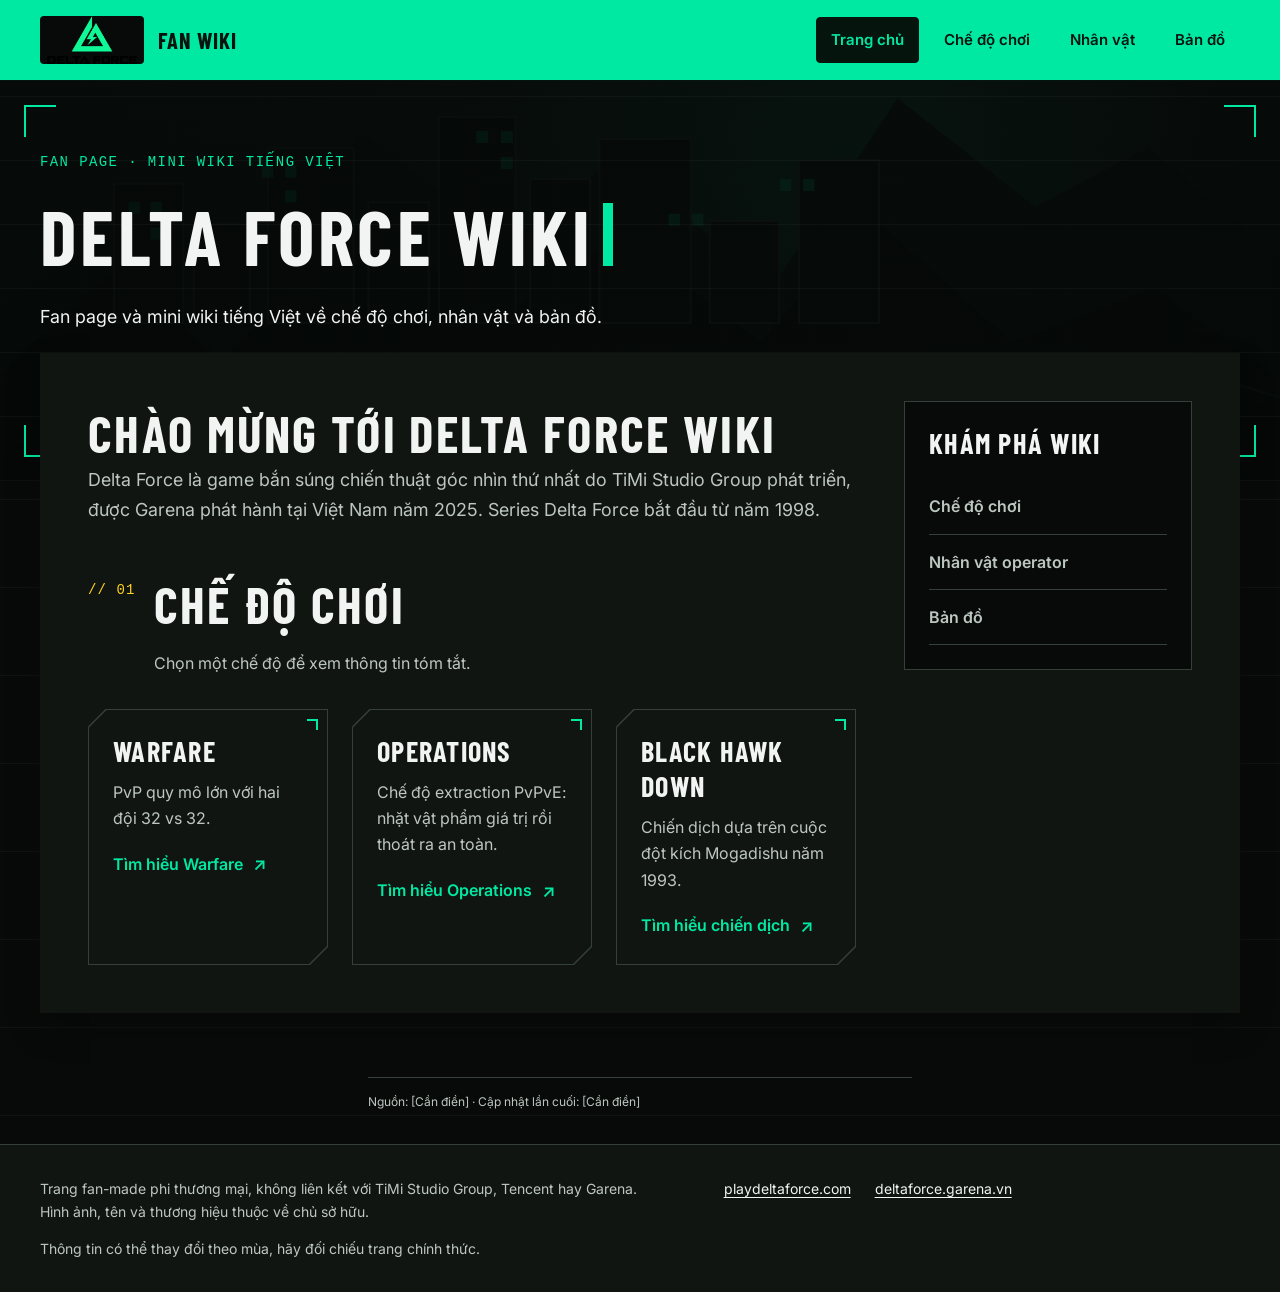
==== index.html @ c1aa6a12 "Add files via upload" ====
<!doctype html>
<html lang="vi">
<head prefix="og: https://ogp.me/ns#">
  <meta charset="utf-8">
  <meta name="viewport" content="width=device-width, initial-scale=1">
  <title>Delta Force Fan Wiki — Trang chủ</title>
  <meta name="description" content="Fan page tiếng Việt phi thương mại về Delta Force: giới thiệu chế độ chơi, nhân vật và bản đồ.">
  <meta name="theme-color" content="#080a09">
  <link rel="icon" type="image/svg+xml" href="assets/images/favicon.svg">
  <link rel="preconnect" href="https://fonts.googleapis.com">
  <link rel="preconnect" href="https://fonts.gstatic.com" crossorigin>
  <link href="https://fonts.googleapis.com/css2?family=Barlow+Condensed:wght@600;700&amp;family=Inter:wght@400;600&amp;display=swap" rel="stylesheet">
  <link rel="stylesheet" href="css/style.css">
  <meta property="og:title" content="Delta Force Fan Wiki — Trang chủ">
  <meta property="og:description" content="Fan page tiếng Việt phi thương mại về Delta Force: giới thiệu chế độ chơi, nhân vật và bản đồ.">
  <meta property="og:type" content="website">
  <meta property="og:locale" content="vi_VN">
  <!-- TODO: dán URL đầy đủ tới assets/images/social/og-cover.svg sau khi có link GitHub Pages. -->
  <meta property="og:image" content="[Cần điền]">
  <meta property="og:image:width" content="1200">
  <meta property="og:image:height" content="630">
  <meta property="og:image:alt" content="Ảnh xem trước Delta Force Fan Wiki">
</head>
<body>
  <!-- KHỐI DÙNG CHUNG – sửa đồng bộ ở cả 4 file -->
  <a class="skip-link" href="#main-content">Chuyển tới nội dung chính</a>
  <header class="site-header">
    <div class="site-header__inner">
      <a class="site-brand" href="index.html">
        <img class="site-brand__logo" src="assets/images/brand/delta-force-logo.png" alt="Delta Force" width="330" height="175">
        <span>Fan Wiki</span>
      </a>
      <nav class="site-nav" aria-label="Điều hướng chính">
        <a class="site-nav__link" href="index.html" aria-current="page">Trang chủ</a>
        <a class="site-nav__link" href="modes.html">Chế độ chơi</a>
        <a class="site-nav__link" href="operators.html">Nhân vật</a>
        <a class="site-nav__link" href="maps.html">Bản đồ</a>
      </nav>
    </div>
  </header>

  <main class="page-main" id="main-content">
    <section class="hero" aria-labelledby="home-title">
      <div class="hero__media">
        <img class="hero__image" src="assets/images/hero/hero.svg" alt="" width="1920" height="1080" fetchpriority="high">
      </div>
      <div class="hero__grid">
        <div class="hero__content">
          <p class="hero__eyebrow">Fan page · Mini wiki tiếng Việt</p>
          <h1 class="hero__title" id="home-title">Delta Force Wiki</h1>
          <p class="hero__description">Fan page và mini wiki tiếng Việt về chế độ chơi, nhân vật và bản đồ.</p>
          <div class="hero__actions">
            <a class="button button--primary" href="operators.html">Khám phá nhân vật</a>
            <a class="button button--secondary" href="modes.html">Xem chế độ chơi</a>
          </div>
        </div>
      </div>
    </section>

    <section class="home-panel" aria-label="Giới thiệu và nội dung wiki">
      <div class="home-panel__main">
        <h2>Chào mừng tới Delta Force Wiki</h2>
        <p class="home-panel__intro">Delta Force là game bắn súng chiến thuật góc nhìn thứ nhất do TiMi Studio Group phát triển, được Garena phát hành tại Việt Nam năm 2025. Series Delta Force bắt đầu từ năm 1998.</p>
        <section class="home-modes" aria-labelledby="home-modes-title">
          <div class="section-heading">
            <span class="section-heading__index" aria-hidden="true">// 01</span>
            <h2 class="section-heading__title" id="home-modes-title">Chế độ chơi</h2>
            <p class="section-heading__text">Chọn một chế độ để xem thông tin tóm tắt.</p>
          </div>
          <div class="mode-grid">
            <article class="mode-card">
              <div class="mode-card__content">
                <h3 class="mode-card__title">Warfare</h3>
                <p class="mode-card__text">PvP quy mô lớn với hai đội 32 vs 32.</p>
                <a class="mode-card__link" href="modes.html#warfare">Tìm hiểu Warfare</a>
              </div>
            </article>
            <article class="mode-card">
              <div class="mode-card__content">
                <h3 class="mode-card__title">Operations</h3>
                <p class="mode-card__text">Chế độ extraction PvPvE: nhặt vật phẩm giá trị rồi thoát ra an toàn.</p>
                <a class="mode-card__link" href="modes.html#operations">Tìm hiểu Operations</a>
              </div>
            </article>
            <article class="mode-card">
              <div class="mode-card__content">
                <h3 class="mode-card__title">Black Hawk Down</h3>
                <p class="mode-card__text">Chiến dịch dựa trên cuộc đột kích Mogadishu năm 1993.</p>
                <a class="mode-card__link" href="modes.html#black-hawk-down">Tìm hiểu chiến dịch</a>
              </div>
            </article>
          </div>
        </section>
      </div>
      <aside class="home-panel__aside" aria-label="Đi tới nội dung wiki">
        <h2>Khám phá wiki</h2>
        <nav aria-label="Các mục wiki">
          <a class="home-panel__link" href="modes.html">Chế độ chơi</a>
          <a class="home-panel__link" href="operators.html">Nhân vật operator</a>
          <a class="home-panel__link" href="maps.html">Bản đồ</a>
        </nav>
      </aside>
    </section>

    <!-- TODO: ghi trang chính thức đã đối chiếu và ngày đối chiếu. -->
    <p class="page-meta">Nguồn: [Cần điền] · Cập nhật lần cuối: [Cần điền]</p>
  </main>

  <!-- KHỐI DÙNG CHUNG – sửa đồng bộ ở cả 4 file -->
  <footer class="site-footer">
    <div class="site-footer__inner">
      <p class="site-footer__disclaimer">Trang fan-made phi thương mại, không liên kết với TiMi Studio Group, Tencent hay Garena. Hình ảnh, tên và thương hiệu thuộc về chủ sở hữu.</p>
      <nav class="site-footer__sources" aria-label="Trang chính thức">
        <a href="https://playdeltaforce.com" target="_blank" rel="noopener noreferrer">playdeltaforce.com</a>
        <a href="https://deltaforce.garena.vn" target="_blank" rel="noopener noreferrer">deltaforce.garena.vn</a>
      </nav>
      <p class="site-footer__note">Thông tin có thể thay đổi theo mùa, hãy đối chiếu trang chính thức.</p>
    </div>
  </footer>
</body>
</html>
---- css/style.css ----
/* ================================================================
RESET
================================================================ */
*, *::before, *::after {
    box-sizing: border-box;
}
html {
    scroll-padding-top: var(--nav-height);
}

body, h1, h2, h3, p, ul, ol, figure {
    margin: 0;
}
ul, ol {
    padding: 0; list-style: none;
}

img {
    display: block; max-width: 100%;
}
button, input {
    font: inherit;
}

/* ================================================================
BIẾN GIAO DIỆN
Màu sắc, font, cỡ chữ, khoảng cách và hình dạng được gom tại đây.
================================================================ */
:root {
    color-scheme: dark; --bg: #080a09;
    --panel: #111512; --panel-raised: #1a201c;
    --text: #f1f4f2; --text-muted: #bdc7c1;
    --accent: #00e9a3; --accent-warm: #ffd21f; --button-text: #06140e;
    --line: #344039; --line-strong: #536259;
    --overlay-deep: rgba(4, 7, 6, 0.9); --overlay-soft: rgba(4, 7, 6, 0.82);
    --grid-line: rgba(190, 208, 192, 0.045); --accent-wash: rgba(0, 233, 163, 0.12);
    --transparent: transparent;
    --font-heading: "Barlow Condensed", "Arial Narrow", sans-serif; --font-body: Inter, system-ui, sans-serif;
    --font-mono: ui-monospace, "Cascadia Code", monospace; --font-size-base: 1rem;
    --font-size-small: 0.875rem; --font-size-xs: 0.75rem;
    --font-size-nav: 0.9375rem; --font-size-h1: clamp(3.75rem, 6vw, 6.75rem);
    --font-size-h2: clamp(2.5rem, 4vw, 4rem); --font-size-h3: clamp(1.5rem, 2.2vw, 2rem);
    --font-size-lead: clamp(1.0625rem, 1.4vw, 1.25rem); --lh-body: 1.65;
    --lh-heading: 1.25; --tracking-heading: 0.045em;
    --space-1: 0.375rem; --space-2: 0.625rem;
    --space-3: 0.875rem; --space-4: 1.125rem;
    --space-5: 1.5rem; --space-6: 2rem;
    --space-7: 3rem; --space-8: 4rem;
    --space-9: 5.5rem; --space-10: 7rem;
    --page-gutter: 2.5rem; --container-width: 80rem;
    --text-measure: 68ch; --radius-small: 0.25rem;
    --radius-medium: 0.5rem;
    --card-cut: 1.125rem; --nav-height: 5rem;
    --border-width: 1px; --card-inset: 1px;
    --transition-fast: 180ms ease;
    --operator-card-min: 13.75rem;
    --shadow-card: 0 1rem 2rem rgba(0, 0, 0, 0.22);
}

/* ================================================================
BASE
================================================================ */
html {
    background: var(--bg);
}
body {
    min-width: 20rem; min-height: 100vh;
    display: flex; flex-direction: column;
    background-color: var(--bg); background-image: repeating-linear-gradient( 0deg, var(--grid-line) 0, var(--grid-line) 1px, var(--transparent) 1px, var(--transparent) 5.5rem );
    color: var(--text); font-family: var(--font-body);
    font-size: var(--font-size-base); line-height: var(--lh-body);
}
a {
    color: inherit; text-decoration-thickness: 1px;
    text-underline-offset: 0.2em;
}

button, a, label {
    -webkit-tap-highlight-color: var(--transparent);
}
h1, h2, h3 {
    color: var(--text); font-family: var(--font-heading);
    font-weight: 700; line-height: var(--lh-heading);
    letter-spacing: var(--tracking-heading); text-transform: uppercase;
}

h1 {
    font-size: var(--font-size-h1);
}
h2 {
    font-size: var(--font-size-h2);
}
h3 {
    font-size: var(--font-size-h3);
}
p {
    max-width: var(--text-measure);
}

::selection {
    background: var(--accent); color: var(--button-text);
}

/* ================================================================
LAYOUT CHUNG
================================================================ */
.skip-link {
    position: fixed; z-index: 20;
    top: var(--space-3); left: var(--space-3);
    padding: var(--space-2) var(--space-4); transform: translateY(-180%);
    border: var(--border-width) solid var(--accent); border-radius: var(--radius-small);
    background: var(--panel); color: var(--text);
    font-weight: 600;
}

.skip-link:focus {
    transform: translateY(0);
}
.site-header {
    position: sticky; z-index: 10;
    top: 0; min-height: var(--nav-height);
    border-bottom: var(--border-width) solid var(--button-text); background: var(--accent);
    color: var(--button-text);
}

.site-header__inner {
    width: min(var(--container-width), calc(100% - var(--page-gutter) - var(--page-gutter))); min-height: var(--nav-height);
    margin-inline: auto; display: flex;
    align-items: center; justify-content: space-between;
    gap: var(--space-6);
}
.site-brand {
    flex: 0 0 auto; display: inline-flex; align-items: center;
    gap: var(--space-3); color: var(--button-text);
    font-family: var(--font-heading); font-size: 1.4rem;
    font-weight: 700; letter-spacing: var(--tracking-heading);
    line-height: var(--lh-heading); text-decoration: none;
    text-transform: uppercase;
}
.site-brand__logo {
    width: 6.5rem; height: 3rem; object-fit: contain;
    border-radius: var(--radius-small); background: var(--bg);
}

.site-nav {
    display: flex; align-items: center;
    justify-content: flex-end; gap: var(--space-2);
}
.site-nav__link {
    min-height: 2.75rem; padding: var(--space-2) var(--space-3);
    display: inline-flex; align-items: center;
    border: var(--border-width) solid var(--transparent); border-radius: var(--radius-small);
    color: var(--button-text); font-size: var(--font-size-nav);
    font-weight: 600; text-decoration: none;
}

.site-nav__link[aria-current="page"] {
    border-color: var(--button-text); background: var(--button-text);
    color: var(--accent);
}
.page-main {
    width: 100%; flex: 1 0 auto;
}

.site-footer {
    border-top: var(--border-width) solid var(--line); background: var(--panel);
}
.site-footer__inner {
    width: min(var(--container-width), calc(100% - var(--page-gutter) - var(--page-gutter))); margin-inline: auto;
    padding-block: var(--space-6); display: grid;
    grid-template-columns: minmax(0, 1.2fr) minmax(0, 1fr); align-items: start;
    gap: var(--space-3) var(--space-8);
}

.site-footer__disclaimer, .site-footer__note, .site-footer__sources {
    color: var(--text-muted); font-size: var(--font-size-small);
}
.site-footer__sources {
    display: flex; flex-wrap: wrap;
    gap: var(--space-2) var(--space-5);
}

.site-footer__sources a {
    color: var(--text);
}
.site-footer__note {
    grid-column: 1 / -1;
}

.page-meta {
    width: min(var(--container-width), calc(100% - var(--page-gutter) - var(--page-gutter))); margin: var(--space-8) auto var(--space-6);
    padding-top: var(--space-3); border-top: var(--border-width) solid var(--line);
    color: var(--text-muted); font-size: var(--font-size-xs);
}

/* ================================================================
COMPONENTS
================================================================ */
.button {
    min-height: 3.25rem; padding: var(--space-3) var(--space-5);
    display: inline-flex; align-items: center;
    justify-content: center; gap: var(--space-2);
    border: var(--border-width) solid var(--line-strong); border-radius: var(--radius-small);
    cursor: pointer; font-size: var(--font-size-base);
    font-weight: 600; line-height: var(--lh-heading);
    text-align: center; text-decoration: none;
}

.button--primary {
    border-color: var(--accent); background: var(--accent);
    color: var(--button-text);
}
.button--secondary {
    background: var(--overlay-deep); color: var(--text);
}

.section-heading {
    margin-bottom: var(--space-6); display: grid;
    grid-template-columns: auto 1fr; align-items: start;
    gap: var(--space-3) var(--space-4);
}
.section-heading__index {
    padding-top: 0.5em; color: var(--accent-warm);
    font-family: var(--font-mono); font-size: var(--font-size-small);
    letter-spacing: 0.08em;
}

.section-heading__title {
    grid-column: 2;
}
.section-heading__text {
    grid-column: 2; color: var(--text-muted);
}

.mode-grid, .operator-grid, .map-grid {
  /* Grid tự co số cột theo độ rộng khả dụng, rồi được tinh chỉnh ở breakpoint. */
    display: grid; grid-template-columns: repeat(auto-fit, minmax(min(100%, 20rem), 1fr));
    gap: var(--space-5);
}

.operator-grid {
    grid-template-columns: repeat(auto-fit, minmax(var(--operator-card-min), 1fr));
}
.mode-grid {
    grid-template-columns: repeat(3, minmax(0, 1fr));
}

/* Lớp nền ngoài và mặt trong tạo viền mảnh khi clip-path cắt góc thẻ. */
.mode-card, .operator-card, .map-card, .mode-detail {
    position: relative; isolation: isolate;
    padding: var(--card-inset); overflow: visible;
    clip-path: polygon( var(--card-cut) 0, 100% 0, 100% calc(100% - var(--card-cut)), calc(100% - var(--card-cut)) 100%, 0 100%, 0 var(--card-cut) ); background: var(--line);
}

.mode-card::before, .operator-card::before, .map-card::before, .mode-detail::before {
    position: absolute; z-index: -1;
    inset: var(--card-inset); clip-path: polygon( var(--card-cut) 0, 100% 0, 100% calc(100% - var(--card-cut)), calc(100% - var(--card-cut)) 100%, 0 100%, 0 var(--card-cut) );
    background: var(--panel); content: "";
}
.mode-card::after, .operator-card::after, .map-card::after {
    position: absolute; z-index: 2;
    top: var(--space-2); right: var(--space-2);
    width: 0.7rem; height: 0.7rem;
    border-top: 2px solid var(--accent); border-right: 2px solid var(--accent);
    content: ""; pointer-events: none;
}

.mode-card__content {
    padding: var(--space-5);
    position: relative; z-index: 1;
}
.mode-card__title {
    margin-bottom: var(--space-2);
}

.mode-card__text {
    margin-bottom: var(--space-4); color: var(--text-muted);
}
.mode-card__link {
    display: inline-flex; align-items: center;
    gap: var(--space-2); color: var(--accent);
    font-weight: 600; text-decoration: none;
}

.mode-card__link::after {
    content: "↗"; font-size: 1.1em;
}

/* TODO cho bạn tự làm 1: thử thay mức nâng thẻ khi rê chuột; viền và bóng hiện tại là phương án dự phòng. */
.mode-detail {
    padding: clamp(var(--space-5), 4vw, var(--space-8)); scroll-margin-top: calc(var(--nav-height) + var(--space-4));
}

.mode-detail__header {
    margin-bottom: var(--space-4); display: flex;
    align-items: baseline; gap: var(--space-4);
}
.mode-detail__index {
    color: var(--accent); font-family: var(--font-mono);
    font-size: var(--font-size-small);
}
.mode-detail__title {
    color: var(--text);
}

.mode-detail__text {
    color: var(--text-muted); font-size: var(--font-size-lead);
}
.operator-filter {
    display: none; margin-bottom: var(--space-6);
    padding: var(--space-4); border: var(--border-width) solid var(--line);
    border-radius: var(--radius-medium);
}

.operator-filter__legend {
    padding-inline: var(--space-2); color: var(--text);
    font-family: var(--font-heading); font-size: 1.25rem;
    font-weight: 600; letter-spacing: var(--tracking-heading);
    text-transform: uppercase;
}
.operator-filter__options {
    display: flex; flex-wrap: wrap;
    gap: var(--space-2);
}

.operator-filter__input {
    position: absolute; width: 1px;
    height: 1px; padding: 0;
    margin: -1px; overflow: hidden;
    clip: rect(0, 0, 0, 0); white-space: nowrap;
    clip-path: inset(50%);
}
.operator-filter__label {
    min-height: 2.75rem; padding: var(--space-2) var(--space-4);
    display: inline-flex; align-items: center;
    border: var(--border-width) solid var(--line); border-radius: var(--radius-small);
    background: var(--panel); color: var(--text-muted);
    cursor: pointer; font-size: var(--font-size-small);
    font-weight: 600;
}

.operator-filter__input:checked + .operator-filter__label {
    border-color: var(--accent); background: var(--accent-wash);
    color: var(--text);
}
.operator-filter__input:focus-visible + .operator-filter__label {
    outline: 3px solid var(--accent); outline-offset: 3px;
}

.operator-card {
    scroll-margin-top: calc(var(--nav-height) + var(--space-4));
}
.operator-card__media, .map-card__media {
    position: relative; overflow: hidden;
    background: linear-gradient(135deg, var(--panel-raised), var(--bg));
}

.operator-card__media {
    display: grid; place-items: end center;
    aspect-ratio: 3 / 4;
    background: radial-gradient(ellipse at 50% 38%, var(--panel-raised), var(--bg) 76%);
}

.operator-card__image {
    display: block; width: 100%; height: 100%;
    object-fit: contain; object-position: center bottom;
    background: transparent;
    color: var(--text-muted); font-size: var(--font-size-small);
}

/* Tranh toàn cảnh được canh vào nhân vật, giữ trọn chiều cao dáng người. */
.operator-card--scene { --operator-focus-x: 50%; }
.operator-card--scene .operator-card__image {
    object-fit: cover; object-position: var(--operator-focus-x) center;
}
.operator-card--scene-vlinder { --operator-focus-x: 62%; }
.operator-card--scene-n-two { --operator-focus-x: 74%; }
.operator-card__content {
    padding: var(--space-4);
}

.operator-card__name {
    margin-bottom: var(--space-1); font-size: 1.6rem;
}
.operator-card__role {
    margin-bottom: var(--space-3); color: var(--accent);
    font-size: var(--font-size-small); font-weight: 600;
}

.operator-card__description {
    color: var(--text-muted); font-size: var(--font-size-small);
}
.map-group {
    margin-top: var(--space-8);
}

.map-card__image {
    display: block; width: 100%; height: 100%;
    object-fit: cover; object-position: center;
    background: linear-gradient(135deg, var(--panel-raised), var(--bg));
    color: var(--text-muted); font-size: var(--font-size-small);
}
.map-card__media {
    margin: 0; aspect-ratio: 16 / 9; isolation: isolate;
}
.map-card__media::after {
    position: absolute; z-index: 0; inset: 35% 0 0;
    background: linear-gradient(180deg, transparent, rgba(0, 0, 0, 0.86));
    content: ""; pointer-events: none;
}
.map-card__label {
    position: absolute; z-index: 1; right: 0; bottom: 0; left: 0;
    padding: var(--space-3) var(--space-4); background: #000;
    color: var(--text); text-shadow: 0 2px 8px rgba(0, 0, 0, 0.9);
}
.map-card__title {
    margin: 0; font-size: 1.5rem; line-height: 1.05;
    text-transform: uppercase;
}
.map-subheading {
    margin: var(--space-7) 0 var(--space-2); color: var(--accent);
    font-size: var(--font-size-h3); text-transform: uppercase;
}
.map-mode-note, .map-card__details {
    color: var(--text-muted); font-size: var(--font-size-small);
}
.map-mode-note {
    margin-bottom: var(--space-4);
}
.map-card__details {
    padding: var(--space-3) var(--space-4) var(--space-4);
}
.map-grid--archive > .map-card, .map-grid--single > .map-card {
    width: min(100%, 32rem);
}

.series-note {
    margin-top: var(--space-7); padding: var(--space-5);
    border-left: 3px solid var(--accent); background: var(--panel);
    color: var(--text-muted);
}

/* ================================================================
TRANG CHỦ
================================================================ */
.hero {
    position: relative; min-height: 25rem;
    height: 38vh; max-height: 34rem;
    display: grid; align-items: center;
    isolation: isolate; overflow: hidden;
    background: linear-gradient(120deg, var(--panel-raised), var(--bg));
}

.hero::before {
    position: absolute; z-index: -1;
    inset: 0; background-image: repeating-linear-gradient( 0deg, var(--grid-line) 0, var(--grid-line) 1px, var(--transparent) 1px, var(--transparent) 4rem ), linear-gradient(90deg, var(--overlay-deep), var(--overlay-soft));
    content: "";
}
.hero::after {
    position: absolute; z-index: 1;
    inset: var(--space-5);
    background: linear-gradient(var(--accent), var(--accent)) left top / var(--space-6) 2px no-repeat, linear-gradient(var(--accent), var(--accent)) left top / 2px var(--space-6) no-repeat, linear-gradient(var(--accent), var(--accent)) right top / var(--space-6) 2px no-repeat, linear-gradient(var(--accent), var(--accent)) right top / 2px var(--space-6) no-repeat, linear-gradient(var(--accent), var(--accent)) left bottom / var(--space-6) 2px no-repeat, linear-gradient(var(--accent), var(--accent)) left bottom / 2px var(--space-6) no-repeat, linear-gradient(var(--accent), var(--accent)) right bottom / var(--space-6) 2px no-repeat, linear-gradient(var(--accent), var(--accent)) right bottom / 2px var(--space-6) no-repeat;
    content: ""; pointer-events: none;
}
.hero__media {
    position: absolute; z-index: -2;
    inset: 0; background: linear-gradient(135deg, var(--panel-raised), var(--bg));
}
.hero__image {
    width: 100%; height: 100%;
    object-fit: cover; object-position: center;
}

.hero__grid {
    width: min(var(--container-width), calc(100% - var(--page-gutter) - var(--page-gutter))); margin-inline: auto;
    position: relative; z-index: 2;
}
.hero__content {
    max-width: 58rem; padding-block: var(--space-6);
}

.hero__eyebrow {
    margin-bottom: var(--space-3); display: inline-block;
    color: var(--accent); font-family: var(--font-mono);
    font-size: var(--font-size-small); letter-spacing: 0.1em;
    text-transform: uppercase;
}
.hero__title {
    margin-bottom: var(--space-4); display: flex;
    align-items: baseline; gap: var(--space-2);
}

.hero__description {
    max-width: 56ch; color: var(--text);
    font-size: var(--font-size-lead);
}
.hero__actions {
    margin-top: var(--space-6); display: flex;
    flex-wrap: wrap; align-items: center;
    gap: var(--space-3);
}

.home-modes {
    width: auto; margin: 0; padding: 0;
}
.home-panel {
    position: relative; z-index: 3;
    width: min(var(--container-width), calc(100% - var(--page-gutter) - var(--page-gutter)));
    margin: -8rem auto 0; padding: var(--space-7);
    display: grid; grid-template-columns: minmax(0, 1fr) 18rem;
    gap: var(--space-7); background: var(--panel);
    box-shadow: var(--shadow-card);
}
.home-panel__main { min-width: 0; }
.home-panel__intro {
    max-width: 72ch; margin-bottom: var(--space-7);
    color: var(--text-muted); font-size: var(--font-size-lead);
}
.home-panel__aside {
    align-self: start; padding: var(--space-5);
    border: var(--border-width) solid var(--line); background: var(--bg);
}
.home-panel__aside h2 {
    margin-bottom: var(--space-4); font-size: var(--font-size-h3);
}
.home-panel__aside nav { display: grid; }
.home-panel__link {
    padding: var(--space-3) 0; border-bottom: var(--border-width) solid var(--line);
    color: var(--text-muted); font-weight: 600; text-decoration: none;
}

/* ================================================================
CÁC TRANG NỘI DUNG
================================================================ */
.modes-page, .operator-page, .maps-page {
    width: min(var(--container-width), calc(100% - var(--page-gutter) - var(--page-gutter))); margin-inline: auto;
    margin-block: var(--space-6); padding: var(--space-7);
    background: var(--panel); box-shadow: var(--shadow-card);
}

.modes-page > .section-heading, .operator-page > .section-heading, .maps-page > .section-heading {
    margin-bottom: var(--space-7);
}
.mode-detail + .mode-detail {
    margin-top: var(--space-5);
}

.mode-detail:target {
    background: var(--accent-wash);
}
.mode-detail:target::before {
    background: var(--panel-raised);
}

.operator-page {
    padding-bottom: var(--space-8);
}

.maps-page {
    padding-bottom: var(--space-8);
}

/* Bộ lọc và luật ẩn/hiện chỉ bật khi trình duyệt có :has(). */
@supports selector(:has(*)) {
  .operator-filter {
      display: block;
  }
  .operator-page:has(#operator-filter-assault:checked) .operator-card:not(.operator-card--assault), .operator-page:has(#operator-filter-engineer:checked) .operator-card:not(.operator-card--engineer), .operator-page:has(#operator-filter-recon:checked) .operator-card:not(.operator-card--recon), .operator-page:has(#operator-filter-support:checked) .operator-card:not(.operator-card--support) {
      display: none;
  }
  .mode-card:has(.mode-card__link:hover), .mode-card:has(.mode-card__link:focus-visible) {
      background: var(--accent);
  }
}

/* ================================================================
FOCUS, TƯƠNG TÁC VÀ CHUYỂN ĐỘNG
================================================================ */
:focus-visible {
    outline: 3px solid var(--accent); outline-offset: 4px;
}
.mode-card__link:focus-visible {
    outline-offset: -4px;
}

.mode-detail:target {
    scroll-margin-top: calc(var(--nav-height) + var(--space-4));
}
/* View Transitions là phần bổ sung; trình duyệt không hỗ trợ sẽ bỏ qua. */
@media (prefers-reduced-motion: no-preference) {
  html {
      scroll-behavior: smooth;
  }
  @view-transition {
      navigation: auto;
  }
  .site-header {
      view-transition-name: site-header;
  }
  .skip-link, .site-nav__link, .home-panel__link, .button, .mode-card, .mode-card__link, .operator-card, .map-card, .operator-filter__label {
      transition: transform var(--transition-fast), border-color var(--transition-fast), background-color var(--transition-fast), color var(--transition-fast), box-shadow var(--transition-fast);
  }
  .site-nav__link:hover, .mode-card:hover, .operator-card:hover, .map-card:hover {
      border-color: var(--accent); box-shadow: var(--shadow-card);
      transform: translateY(-0.2rem);
  }
  .button:hover {
      border-color: var(--accent); transform: translateY(-0.15rem);
  }
  .button:active, .mode-card__link:active, .operator-filter__label:active {
      transform: translateY(0.05rem);
  }
  .site-nav__link:hover, .mode-card__link:hover, .home-panel__link:hover, .site-footer__sources a:hover {
      color: var(--accent);
  }
  .site-nav__link:hover {
      background: var(--button-text);
  }
  .operator-filter__label:hover {
      border-color: var(--accent); color: var(--text);
  }
  .hero__title::after {
      width: 0.12em; height: 0.82em;
      display: inline-block; background: var(--accent);
      content: ""; animation: cursor-blink 1s steps(2, start) infinite;
  }
  @keyframes cursor-blink {
    to {
        visibility: hidden;
    }
  }
}

/* ================================================================
RESPONSIVE — DESKTOP-FIRST
================================================================ */
@media (min-width: 1920px) {
  :root {
      --font-size-base: 1.0625rem; --font-size-nav: 1rem;
      --page-gutter: 3rem; --space-7: 3.25rem;
      --space-8: 4.5rem; --space-9: 6rem;
      --space-10: 7.5rem;
  }
}
@media (max-width: 1279px) {
  /* TODO cho bạn tự làm 3: tinh chỉnh số cột sau khi xem các kích thước laptop mục tiêu. */
  :root {
      --page-gutter: 1.75rem; --space-9: 4.5rem;
      --space-10: 5.5rem; --font-size-h1: clamp(3.25rem, 7vw, 5.5rem);
  }
  .mode-grid, .map-grid {
      grid-template-columns: repeat(2, minmax(0, 1fr));
  }
  .operator-grid {
      grid-template-columns: repeat(3, minmax(0, 1fr));
  }
}

@media (max-width: 1023px) {
  :root {
      --page-gutter: 1.25rem; --nav-height: auto;
      --space-8: 3rem; --space-9: 3.5rem;
  }
  .site-header__inner {
      padding-block: var(--space-3); align-items: flex-start;
      flex-wrap: wrap;
  }
  .site-nav {
      justify-content: flex-start; flex-wrap: wrap;
  }
  .hero {
      min-height: 25rem; height: 38vh;
  }
  .home-panel {
      grid-template-columns: minmax(0, 1fr); padding: var(--space-5);
  }
  .home-panel__aside nav {
      grid-template-columns: repeat(3, minmax(0, 1fr)); gap: var(--space-3);
  }
  .home-panel__link {
      padding-inline: var(--space-2);
  }
  .mode-grid {
      grid-template-columns: repeat(2, minmax(0, 1fr));
  }
  .operator-grid {
      grid-template-columns: repeat(2, minmax(0, 1fr));
  }
  .site-footer__inner {
      grid-template-columns: 1fr;
  }
  .site-footer__note {
      grid-column: auto;
  }
}

@media (max-width: 639px) {
  .maps-page {
      padding: var(--space-4);
  }
  .map-grid {
      grid-template-columns: minmax(0, 1fr);
  }
  .map-card__label {
      padding: var(--space-3);
  }
  .map-card__title {
      font-size: 1.3rem;
  }
}
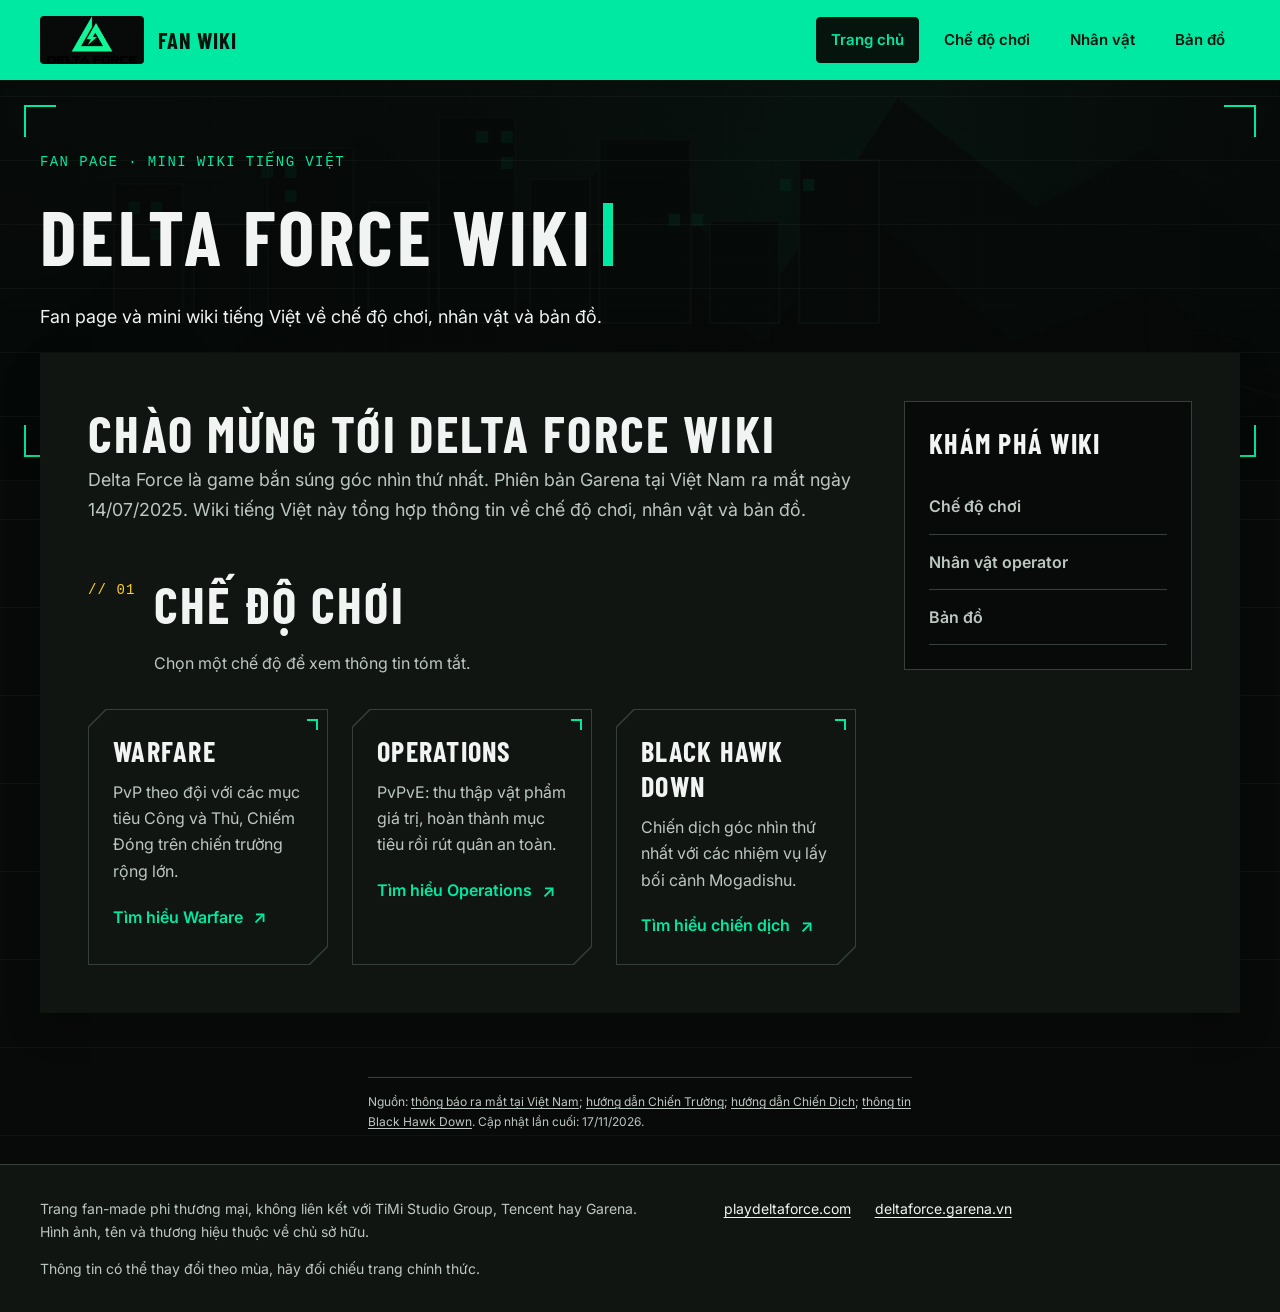
==== commit 81b8b4a8: "update file docs/ai_log.md va evidence-index.md" ====
--- a/index.html
+++ b/index.html
@@ -15,14 +15,8 @@
   <meta property="og:description" content="Fan page tiếng Việt phi thương mại về Delta Force: giới thiệu chế độ chơi, nhân vật và bản đồ.">
   <meta property="og:type" content="website">
   <meta property="og:locale" content="vi_VN">
-  <!-- TODO: dán URL đầy đủ tới assets/images/social/og-cover.svg sau khi có link GitHub Pages. -->
-  <meta property="og:image" content="[Cần điền]">
-  <meta property="og:image:width" content="1200">
-  <meta property="og:image:height" content="630">
-  <meta property="og:image:alt" content="Ảnh xem trước Delta Force Fan Wiki">
 </head>
 <body>
-  <!-- KHỐI DÙNG CHUNG – sửa đồng bộ ở cả 4 file -->
   <a class="skip-link" href="#main-content">Chuyển tới nội dung chính</a>
   <header class="site-header">
     <div class="site-header__inner">
@@ -60,7 +54,7 @@
     <section class="home-panel" aria-label="Giới thiệu và nội dung wiki">
       <div class="home-panel__main">
         <h2>Chào mừng tới Delta Force Wiki</h2>
-        <p class="home-panel__intro">Delta Force là game bắn súng chiến thuật góc nhìn thứ nhất do TiMi Studio Group phát triển, được Garena phát hành tại Việt Nam năm 2025. Series Delta Force bắt đầu từ năm 1998.</p>
+        <p class="home-panel__intro">Delta Force là game bắn súng góc nhìn thứ nhất. Phiên bản Garena tại Việt Nam ra mắt ngày 14/07/2025. Wiki tiếng Việt này tổng hợp thông tin về chế độ chơi, nhân vật và bản đồ.</p>
         <section class="home-modes" aria-labelledby="home-modes-title">
           <div class="section-heading">
             <span class="section-heading__index" aria-hidden="true">// 01</span>
@@ -71,21 +65,21 @@
             <article class="mode-card">
               <div class="mode-card__content">
                 <h3 class="mode-card__title">Warfare</h3>
-                <p class="mode-card__text">PvP quy mô lớn với hai đội 32 vs 32.</p>
+                <p class="mode-card__text">PvP theo đội với các mục tiêu Công và Thủ, Chiếm Đóng trên chiến trường rộng lớn.</p>
                 <a class="mode-card__link" href="modes.html#warfare">Tìm hiểu Warfare</a>
               </div>
             </article>
             <article class="mode-card">
               <div class="mode-card__content">
                 <h3 class="mode-card__title">Operations</h3>
-                <p class="mode-card__text">Chế độ extraction PvPvE: nhặt vật phẩm giá trị rồi thoát ra an toàn.</p>
+                <p class="mode-card__text">PvPvE: thu thập vật phẩm giá trị, hoàn thành mục tiêu rồi rút quân an toàn.</p>
                 <a class="mode-card__link" href="modes.html#operations">Tìm hiểu Operations</a>
               </div>
             </article>
             <article class="mode-card">
               <div class="mode-card__content">
                 <h3 class="mode-card__title">Black Hawk Down</h3>
-                <p class="mode-card__text">Chiến dịch dựa trên cuộc đột kích Mogadishu năm 1993.</p>
+                <p class="mode-card__text">Chiến dịch góc nhìn thứ nhất với các nhiệm vụ lấy bối cảnh Mogadishu.</p>
                 <a class="mode-card__link" href="modes.html#black-hawk-down">Tìm hiểu chiến dịch</a>
               </div>
             </article>
@@ -101,12 +95,8 @@
         </nav>
       </aside>
     </section>
-
-    <!-- TODO: ghi trang chính thức đã đối chiếu và ngày đối chiếu. -->
-    <p class="page-meta">Nguồn: [Cần điền] · Cập nhật lần cuối: [Cần điền]</p>
+    <p class="page-meta">Nguồn: <a href="https://deltaforce.garena.vn/news/tat-ca/garena-delta-force-chinh-thuc-ra-mat-o-viet-nam" target="_blank" rel="noopener noreferrer">thông báo ra mắt tại Việt Nam</a>; <a href="https://deltaforce.garena.vn/news/chien-truong/huong-dan-chien-truong" target="_blank" rel="noopener noreferrer">hướng dẫn Chiến Trường</a>; <a href="https://deltaforce.garena.vn/news/chien-dich/huong-dan-chien-dich" target="_blank" rel="noopener noreferrer">hướng dẫn Chiến Dịch</a>; <a href="https://deltaforce.garena.vn/" target="_blank" rel="noopener noreferrer">thông tin Black Hawk Down</a>. Cập nhật lần cuối: 17/11/2026.</p>
   </main>
-
-  <!-- KHỐI DÙNG CHUNG – sửa đồng bộ ở cả 4 file -->
   <footer class="site-footer">
     <div class="site-footer__inner">
       <p class="site-footer__disclaimer">Trang fan-made phi thương mại, không liên kết với TiMi Studio Group, Tencent hay Garena. Hình ảnh, tên và thương hiệu thuộc về chủ sở hữu.</p>
@@ -119,6 +109,6 @@
   </footer>
 </body>
 </html>
-
-
-
+
+
+
--- a/css/style.css
+++ b/css/style.css
@@ -363,12 +363,12 @@
 
 .operator-card__image {
     display: block; width: 100%; height: 100%;
-    object-fit: contain; object-position: center bottom;
+    object-fit: cover; object-position: center 22%;
     background: transparent;
     color: var(--text-muted); font-size: var(--font-size-small);
 }
 
-/* Tranh toàn cảnh được canh vào nhân vật, giữ trọn chiều cao dáng người. */
+/* Căn vùng lấy nét để ảnh ngang cũng thành ảnh chân dung rõ mặt nhân vật. */
 .operator-card--scene { --operator-focus-x: 50%; }
 .operator-card--scene .operator-card__image {
     object-fit: cover; object-position: var(--operator-focus-x) center;
@@ -708,4 +708,302 @@
       font-size: 1.3rem;
   }
 }
+
+/* HỒ SƠ NHÂN VẬT: danh sách chọn bên trái, thông tin chi tiết bên phải. */
+.operator-browser {
+    display: grid;
+    grid-template-columns: minmax(16rem, 0.38fr) minmax(0, 1fr);
+    align-items: start;
+    gap: var(--space-5);
+}
+
+.operator-grid {
+    grid-template-columns: minmax(0, 1fr);
+    align-content: start;
+    max-height: min(76vh, 58rem);
+    overflow-y: auto;
+    overscroll-behavior: contain;
+    padding: 0.125rem;
+    position: sticky;
+    top: calc(var(--nav-height) + var(--space-4));
+}
+
+.operator-card {
+    display: grid;
+    grid-template-columns: 5rem minmax(0, 1fr);
+    align-items: center;
+    gap: var(--space-2);
+    cursor: pointer;
+    color: var(--text);
+    text-align: left;
+}
+
+.operator-card[hidden] {
+    display: none;
+}
+
+.operator-card[aria-pressed="true"] {
+    background: var(--accent);
+    box-shadow: 0 0 0 1px var(--accent), var(--shadow-card);
+}
+
+.operator-card:focus-visible {
+    outline-offset: 2px;
+}
+
+.operator-card__media {
+    width: 5rem;
+    height: auto;
+    aspect-ratio: 3 / 4;
+    aspect-ratio: auto;
+}
+
+.operator-card__content {
+    min-width: 0;
+    padding: var(--space-2);
+}
+
+.operator-card__name {
+    margin-bottom: 0.1rem;
+    font-size: 1.2rem;
+}
+
+.operator-card__role {
+    margin-bottom: 0.15rem;
+    font-size: var(--font-size-xs);
+}
+
+.operator-card__description {
+    display: -webkit-box;
+    overflow: hidden;
+    color: var(--text-muted);
+    font-size: var(--font-size-xs);
+    line-height: 1.35;
+    -webkit-box-orient: vertical;
+    -webkit-line-clamp: 2;
+}
+
+.operator-detail {
+    min-width: 0;
+    max-height: min(82vh, 68rem);
+    overflow-y: auto;
+    overscroll-behavior: contain;
+    padding: var(--space-5);
+    position: sticky;
+    top: calc(var(--nav-height) + var(--space-4));
+    border: 1px solid var(--line);
+    background: linear-gradient(145deg, var(--panel-raised), var(--bg) 72%);
+    box-shadow: var(--shadow-card);
+}
+
+.operator-detail__back {
+    display: none;
+    min-height: 2.75rem;
+    margin-bottom: var(--space-4);
+    padding: var(--space-2) var(--space-3);
+    border: 1px solid var(--line-strong);
+    background: var(--panel);
+    color: var(--text);
+    cursor: pointer;
+}
+
+.operator-detail__empty {
+    padding-block: var(--space-8);
+    color: var(--text-muted);
+    text-align: center;
+}
+
+.operator-detail__hero {
+    display: grid;
+    grid-template-columns: minmax(8rem, 0.32fr) minmax(0, 1fr);
+    align-items: center;
+    gap: var(--space-5);
+    padding-bottom: var(--space-5);
+    border-bottom: 1px solid var(--line-strong);
+}
+
+.operator-detail__portrait {
+    width: 100%;
+    min-height: 0;
+    aspect-ratio: 3 / 4;
+    display: grid;
+    place-items: end center;
+    overflow: hidden;
+    background: radial-gradient(ellipse at 50% 38%, var(--line), var(--bg) 75%);
+}
+
+.operator-detail__portrait img {
+    width: 100%;
+    height: 100%;
+    object-fit: cover;
+    object-position: center 22%;
+}
+
+.operator-detail__eyebrow {
+    margin-bottom: var(--space-2);
+    color: var(--accent);
+    font-family: var(--font-mono);
+    font-size: var(--font-size-xs);
+    letter-spacing: 0.08em;
+    text-transform: uppercase;
+}
+
+.operator-detail__title {
+    margin-bottom: 0.1rem;
+    font-size: clamp(2.5rem, 5vw, 4rem);
+    line-height: 1;
+}
+
+.operator-detail__real-name {
+    margin-bottom: var(--space-3);
+    color: var(--text-muted);
+}
+
+.operator-detail__tags {
+    display: flex;
+    flex-wrap: wrap;
+    gap: var(--space-2);
+    margin-bottom: var(--space-3);
+}
+
+.operator-detail__tag {
+    padding: 0.25rem 0.6rem;
+    border: 1px solid var(--line-strong);
+    background: var(--overlay-soft);
+    color: var(--text);
+    font-size: var(--font-size-xs);
+}
+
+.operator-detail__summary,
+.operator-role__text,
+.operator-ability__description,
+.operator-playstyle {
+    color: var(--text-muted);
+}
+
+.operator-role {
+    margin-block: var(--space-4);
+    padding: var(--space-4);
+    border-left: 3px solid var(--accent);
+    background: var(--accent-wash);
+}
+
+.operator-role__title,
+.operator-skills__title {
+    margin-bottom: var(--space-2);
+    font-size: 1.35rem;
+}
+
+.operator-playstyle {
+    margin-top: var(--space-2);
+    font-size: var(--font-size-small);
+}
+
+.operator-ability-grid {
+    display: grid;
+    grid-template-columns: repeat(2, minmax(0, 1fr));
+    gap: var(--space-3);
+}
+
+.operator-ability {
+    min-width: 0;
+    padding: var(--space-4);
+    border: 1px solid var(--line);
+    background: rgba(4, 7, 6, 0.52);
+}
+
+.operator-ability__type {
+    display: block;
+    margin-bottom: var(--space-2);
+    color: var(--accent);
+    font-family: var(--font-mono);
+    font-size: var(--font-size-xs);
+    letter-spacing: 0.035em;
+}
+
+.operator-ability__name {
+    margin-bottom: var(--space-2);
+    font-size: 1.15rem;
+    line-height: 1.25;
+}
+
+.operator-ability__description {
+    font-size: var(--font-size-small);
+    line-height: 1.55;
+}
+
+.operator-detail__sources {
+    display: flex;
+    flex-wrap: wrap;
+    gap: var(--space-3);
+    margin-top: var(--space-4);
+    padding-top: var(--space-3);
+    border-top: 1px solid var(--line);
+    color: var(--text-muted);
+    font-size: var(--font-size-xs);
+}
+
+.operator-detail__sources a {
+    color: var(--accent);
+}
+
+@media (max-width: 1023px) {
+    .operator-browser {
+        grid-template-columns: minmax(0, 1fr);
+    }
+    .operator-grid {
+        grid-template-columns: repeat(3, minmax(0, 1fr));
+        max-height: none;
+        overflow: visible;
+        position: static;
+    }
+    .operator-detail {
+        max-height: none;
+        overflow: visible;
+        position: static;
+        scroll-margin-top: var(--space-4);
+    }
+    .operator-detail__back {
+        display: inline-flex;
+        align-items: center;
+    }
+}
+
+@media (max-width: 767px) {
+    .operator-grid {
+        grid-template-columns: repeat(2, minmax(0, 1fr));
+    }
+    .operator-card {
+        grid-template-columns: 3.75rem minmax(0, 1fr);
+    }
+    .operator-card__media {
+        width: 3.75rem;
+        height: auto;
+        aspect-ratio: 3 / 4;
+    }
+    .operator-card__description {
+        display: none;
+    }
+    .operator-detail__hero {
+        grid-template-columns: minmax(5.5rem, 0.34fr) minmax(0, 1fr);
+        gap: var(--space-3);
+    }
+    .operator-detail__portrait,
+    .operator-detail__portrait img {
+        min-height: 10rem;
+        height: 11rem;
+    }
+    .operator-ability-grid {
+        grid-template-columns: minmax(0, 1fr);
+    }
+}
+
+@media (max-width: 479px) {
+    .operator-grid {
+        grid-template-columns: minmax(0, 1fr);
+    }
+    .operator-detail {
+        padding: var(--space-4);
+    }
+}
 
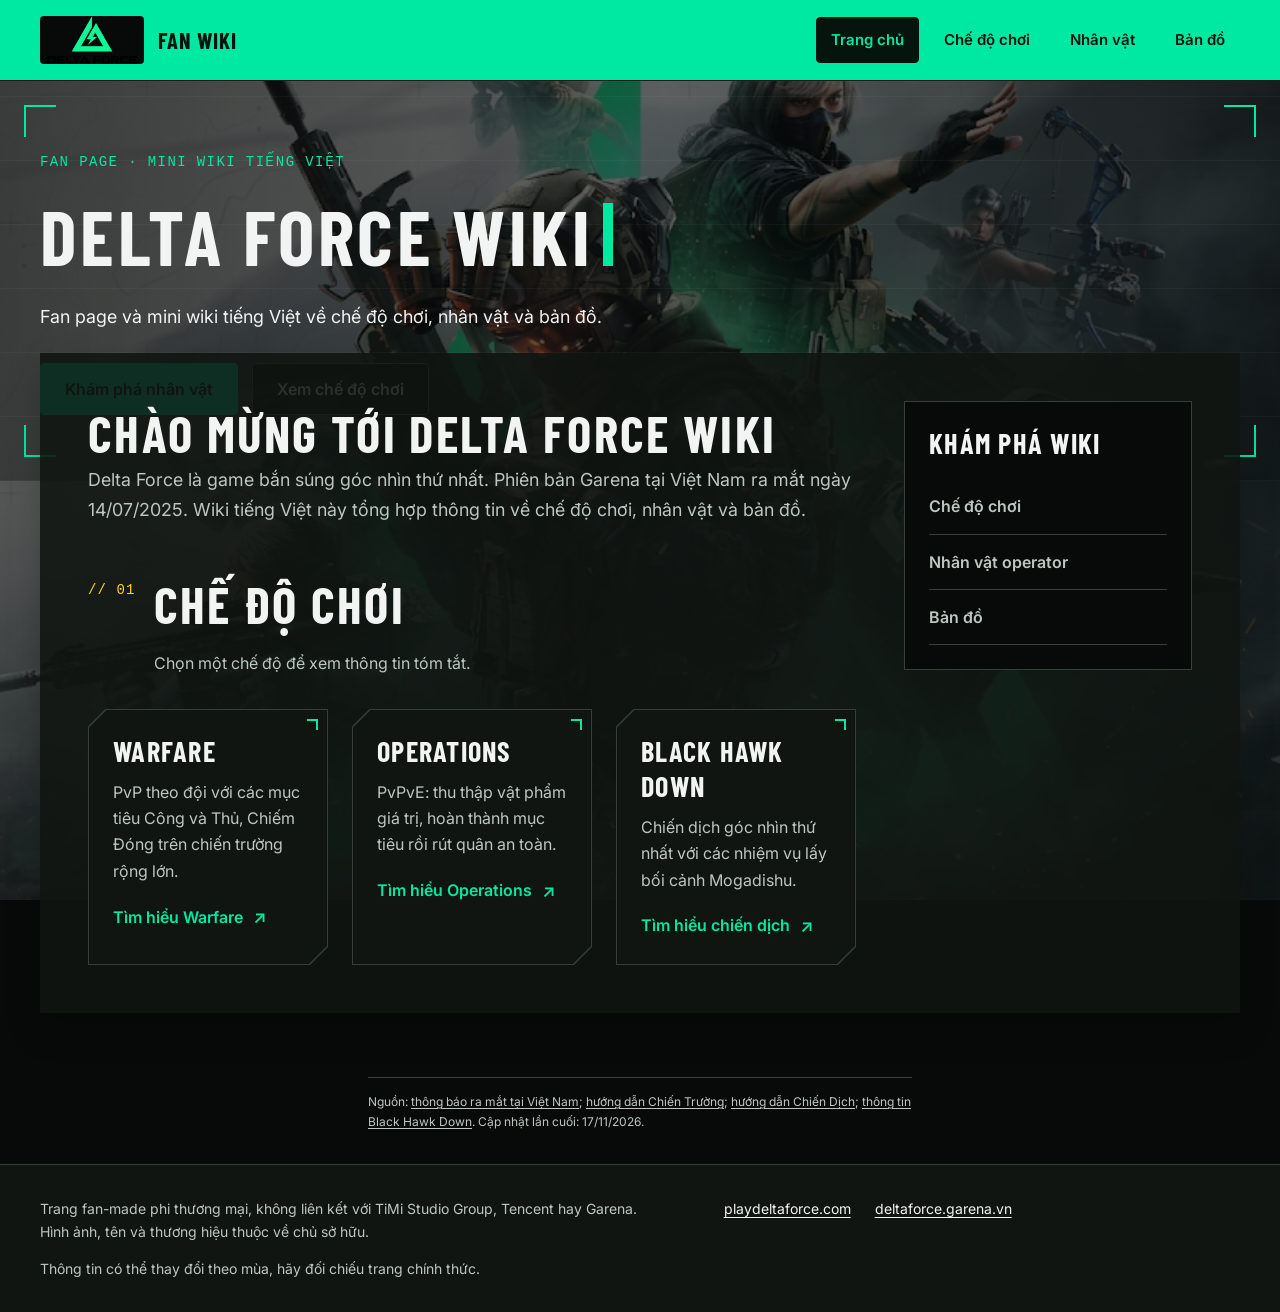
==== commit 47251311: "them anh lam backgroud toan website" ====
--- a/index.html
+++ b/index.html
@@ -35,9 +35,6 @@
 
   <main class="page-main" id="main-content">
     <section class="hero" aria-labelledby="home-title">
-      <div class="hero__media">
-        <img class="hero__image" src="assets/images/hero/hero.svg" alt="" width="1920" height="1080" fetchpriority="high">
-      </div>
       <div class="hero__grid">
         <div class="hero__content">
           <p class="hero__eyebrow">Fan page · Mini wiki tiếng Việt</p>
--- a/css/style.css
+++ b/css/style.css
@@ -66,9 +66,25 @@
 body {
     min-width: 20rem; min-height: 100vh;
     display: flex; flex-direction: column;
-    background-color: var(--bg); background-image: repeating-linear-gradient( 0deg, var(--grid-line) 0, var(--grid-line) 1px, var(--transparent) 1px, var(--transparent) 5.5rem );
+    position: relative; isolation: isolate;
+    background-color: transparent;
     color: var(--text); font-family: var(--font-body);
     font-size: var(--font-size-base); line-height: var(--lh-body);
+}
+
+body::before {
+    position: fixed;
+    z-index: -1;
+    inset: 0;
+    background-image:
+        linear-gradient(90deg, rgba(8, 10, 9, 0.68), rgba(8, 10, 9, 0.48) 52%, rgba(8, 10, 9, 0.64)),
+        repeating-linear-gradient(0deg, var(--grid-line) 0, var(--grid-line) 1px, var(--transparent) 1px, var(--transparent) 5.5rem),
+        url("../assets/images/backgrounds/site-background.png");
+    background-position: center, center, center;
+    background-repeat: no-repeat, repeat, no-repeat;
+    background-size: cover, auto, cover;
+    content: "";
+    pointer-events: none;
 }
 a {
     color: inherit; text-decoration-thickness: 1px;
@@ -246,13 +262,13 @@
 }
 
 /* Lớp nền ngoài và mặt trong tạo viền mảnh khi clip-path cắt góc thẻ. */
-.mode-card, .operator-card, .map-card, .mode-detail {
+.mode-card, .operator-card, .map-card {
     position: relative; isolation: isolate;
     padding: var(--card-inset); overflow: visible;
     clip-path: polygon( var(--card-cut) 0, 100% 0, 100% calc(100% - var(--card-cut)), calc(100% - var(--card-cut)) 100%, 0 100%, 0 var(--card-cut) ); background: var(--line);
 }
 
-.mode-card::before, .operator-card::before, .map-card::before, .mode-detail::before {
+.mode-card::before, .operator-card::before, .map-card::before {
     position: absolute; z-index: -1;
     inset: var(--card-inset); clip-path: polygon( var(--card-cut) 0, 100% 0, 100% calc(100% - var(--card-cut)), calc(100% - var(--card-cut)) 100%, 0 100%, 0 var(--card-cut) );
     background: var(--panel); content: "";
@@ -286,25 +302,133 @@
     content: "↗"; font-size: 1.1em;
 }
 
-/* TODO cho bạn tự làm 1: thử thay mức nâng thẻ khi rê chuột; viền và bóng hiện tại là phương án dự phòng. */
-.mode-detail {
-    padding: clamp(var(--space-5), 4vw, var(--space-8)); scroll-margin-top: calc(var(--nav-height) + var(--space-4));
-}
-
-.mode-detail__header {
-    margin-bottom: var(--space-4); display: flex;
-    align-items: baseline; gap: var(--space-4);
-}
-.mode-detail__index {
-    color: var(--accent); font-family: var(--font-mono);
+.mode-feature-list {
+    display: grid;
+    gap: var(--space-5);
+}
+
+.mode-feature {
+    display: grid;
+    grid-template-columns: minmax(0, 1.02fr) minmax(0, 0.98fr);
+    align-items: center;
+    overflow: hidden;
+    border: var(--border-width) solid var(--line);
+    background: var(--panel-raised);
+    scroll-margin-top: calc(var(--nav-height) + var(--space-4));
+}
+
+.mode-feature--reverse .mode-feature__media {
+    grid-column: 2;
+    grid-row: 1;
+}
+
+.mode-feature--reverse .mode-feature__content {
+    grid-column: 1;
+    grid-row: 1;
+}
+
+.mode-feature:target {
+    border-color: var(--accent);
+    box-shadow: 0 0 0 1px var(--accent), var(--shadow-card);
+}
+
+.mode-feature__media {
+    position: relative;
+    width: 100%;
+    align-self: center;
+    aspect-ratio: 16 / 9;
+    margin: 0;
+    overflow: hidden;
+    background: var(--bg);
+}
+
+.mode-feature__media::after {
+    position: absolute;
+    inset: 0;
+    background: linear-gradient(180deg, rgba(4, 7, 6, 0.02) 45%, rgba(4, 7, 6, 0.82) 100%);
+    content: "";
+    pointer-events: none;
+}
+
+.mode-feature__image {
+    width: 100%;
+    height: 100%;
+    position: absolute;
+    inset: 0;
+    object-fit: cover;
+}
+
+.mode-feature__caption {
+    position: absolute;
+    z-index: 1;
+    right: var(--space-5);
+    bottom: var(--space-4);
+    left: var(--space-5);
+    color: var(--text);
+    font-family: var(--font-mono);
+    font-size: var(--font-size-xs);
+    letter-spacing: 0.08em;
+    text-transform: uppercase;
+}
+
+.mode-feature__content {
+    display: flex;
+    flex-direction: column;
+    justify-content: center;
+    padding: clamp(var(--space-5), 4vw, var(--space-8));
+}
+
+.mode-feature__eyebrow {
+    margin-bottom: var(--space-3);
+    color: var(--accent);
+    font-family: var(--font-mono);
+    font-size: var(--font-size-xs);
+    letter-spacing: 0.09em;
+    text-transform: uppercase;
+}
+
+.mode-feature__eyebrow span {
+    margin-right: var(--space-2);
+    color: var(--accent-warm);
+}
+
+.mode-feature__title {
+    margin-bottom: var(--space-3);
+    font-size: clamp(2.5rem, 4vw, 4rem);
+}
+
+.mode-feature__text {
+    color: var(--text-muted);
+    font-size: var(--font-size-lead);
+}
+
+.mode-feature__facts {
+    display: grid;
+    grid-template-columns: repeat(2, minmax(0, 1fr));
+    gap: var(--space-4);
+    margin: var(--space-5) 0 0;
+    padding-top: var(--space-4);
+    border-top: var(--border-width) solid var(--line);
+}
+
+.mode-feature__facts div {
+    min-width: 0;
+}
+
+.mode-feature__facts dt {
+    margin-bottom: var(--space-1);
+    color: var(--accent-warm);
+    font-family: var(--font-mono);
+    font-size: var(--font-size-xs);
+    letter-spacing: 0.06em;
+    text-transform: uppercase;
+}
+
+.mode-feature__facts dd {
+    margin: 0;
+    color: var(--text);
     font-size: var(--font-size-small);
-}
-.mode-detail__title {
-    color: var(--text);
-}
-
-.mode-detail__text {
-    color: var(--text-muted); font-size: var(--font-size-lead);
+    font-weight: 600;
 }
 .operator-filter {
     display: none; margin-bottom: var(--space-6);
@@ -448,12 +572,12 @@
     height: 38vh; max-height: 34rem;
     display: grid; align-items: center;
     isolation: isolate; overflow: hidden;
-    background: linear-gradient(120deg, var(--panel-raised), var(--bg));
+    background: transparent;
 }
 
 .hero::before {
     position: absolute; z-index: -1;
-    inset: 0; background-image: repeating-linear-gradient( 0deg, var(--grid-line) 0, var(--grid-line) 1px, var(--transparent) 1px, var(--transparent) 4rem ), linear-gradient(90deg, var(--overlay-deep), var(--overlay-soft));
+    inset: 0; background-image: repeating-linear-gradient( 0deg, var(--grid-line) 0, var(--grid-line) 1px, var(--transparent) 1px, var(--transparent) 4rem ), linear-gradient(90deg, rgba(4, 7, 6, 0.34), rgba(4, 7, 6, 0.2));
     content: "";
 }
 .hero::after {
@@ -462,15 +586,6 @@
     background: linear-gradient(var(--accent), var(--accent)) left top / var(--space-6) 2px no-repeat, linear-gradient(var(--accent), var(--accent)) left top / 2px var(--space-6) no-repeat, linear-gradient(var(--accent), var(--accent)) right top / var(--space-6) 2px no-repeat, linear-gradient(var(--accent), var(--accent)) right top / 2px var(--space-6) no-repeat, linear-gradient(var(--accent), var(--accent)) left bottom / var(--space-6) 2px no-repeat, linear-gradient(var(--accent), var(--accent)) left bottom / 2px var(--space-6) no-repeat, linear-gradient(var(--accent), var(--accent)) right bottom / var(--space-6) 2px no-repeat, linear-gradient(var(--accent), var(--accent)) right bottom / 2px var(--space-6) no-repeat;
     content: ""; pointer-events: none;
 }
-.hero__media {
-    position: absolute; z-index: -2;
-    inset: 0; background: linear-gradient(135deg, var(--panel-raised), var(--bg));
-}
-.hero__image {
-    width: 100%; height: 100%;
-    object-fit: cover; object-position: center;
-}
-
 .hero__grid {
     width: min(var(--container-width), calc(100% - var(--page-gutter) - var(--page-gutter))); margin-inline: auto;
     position: relative; z-index: 2;
@@ -508,7 +623,7 @@
     width: min(var(--container-width), calc(100% - var(--page-gutter) - var(--page-gutter)));
     margin: -8rem auto 0; padding: var(--space-7);
     display: grid; grid-template-columns: minmax(0, 1fr) 18rem;
-    gap: var(--space-7); background: var(--panel);
+    gap: var(--space-7); background: rgba(17, 21, 18, 0.88);
     box-shadow: var(--shadow-card);
 }
 .home-panel__main { min-width: 0; }
@@ -535,23 +650,12 @@
 .modes-page, .operator-page, .maps-page {
     width: min(var(--container-width), calc(100% - var(--page-gutter) - var(--page-gutter))); margin-inline: auto;
     margin-block: var(--space-6); padding: var(--space-7);
-    background: var(--panel); box-shadow: var(--shadow-card);
+    background: rgba(17, 21, 18, 0.88); box-shadow: var(--shadow-card);
 }
 
 .modes-page > .section-heading, .operator-page > .section-heading, .maps-page > .section-heading {
     margin-bottom: var(--space-7);
 }
-.mode-detail + .mode-detail {
-    margin-top: var(--space-5);
-}
-
-.mode-detail:target {
-    background: var(--accent-wash);
-}
-.mode-detail:target::before {
-    background: var(--panel-raised);
-}
-
 .operator-page {
     padding-bottom: var(--space-8);
 }
@@ -583,9 +687,6 @@
     outline-offset: -4px;
 }
 
-.mode-detail:target {
-    scroll-margin-top: calc(var(--nav-height) + var(--space-4));
-}
 /* View Transitions là phần bổ sung; trình duyệt không hỗ trợ sẽ bỏ qua. */
 @media (prefers-reduced-motion: no-preference) {
   html {
@@ -695,7 +796,7 @@
 }
 
 @media (max-width: 639px) {
-  .maps-page {
+  .maps-page, .modes-page {
       padding: var(--space-4);
   }
   .map-grid {
@@ -706,6 +807,37 @@
   }
   .map-card__title {
       font-size: 1.3rem;
+  }
+}
+
+@media (max-width: 767px) {
+  .mode-feature, .mode-feature--reverse {
+      grid-template-columns: minmax(0, 1fr);
+  }
+  .mode-feature__media {
+      align-self: stretch;
+      aspect-ratio: 16 / 9;
+  }
+  .mode-feature--reverse .mode-feature__media, .mode-feature--reverse .mode-feature__content {
+      grid-column: 1;
+      grid-row: auto;
+  }
+  .mode-feature__content {
+      padding: var(--space-5);
+  }
+}
+
+@media (max-width: 479px) {
+  .mode-feature__content {
+      padding: var(--space-4);
+  }
+  .mode-feature__facts {
+      grid-template-columns: minmax(0, 1fr);
+      gap: var(--space-3);
+  }
+  .mode-feature__caption {
+      right: var(--space-4);
+      left: var(--space-4);
   }
 }
 
@@ -781,6 +913,7 @@
     line-height: 1.35;
     -webkit-box-orient: vertical;
     -webkit-line-clamp: 2;
+    line-clamp: 2;
 }
 
 .operator-detail {
@@ -1006,4 +1139,4 @@
         padding: var(--space-4);
     }
 }
-
+
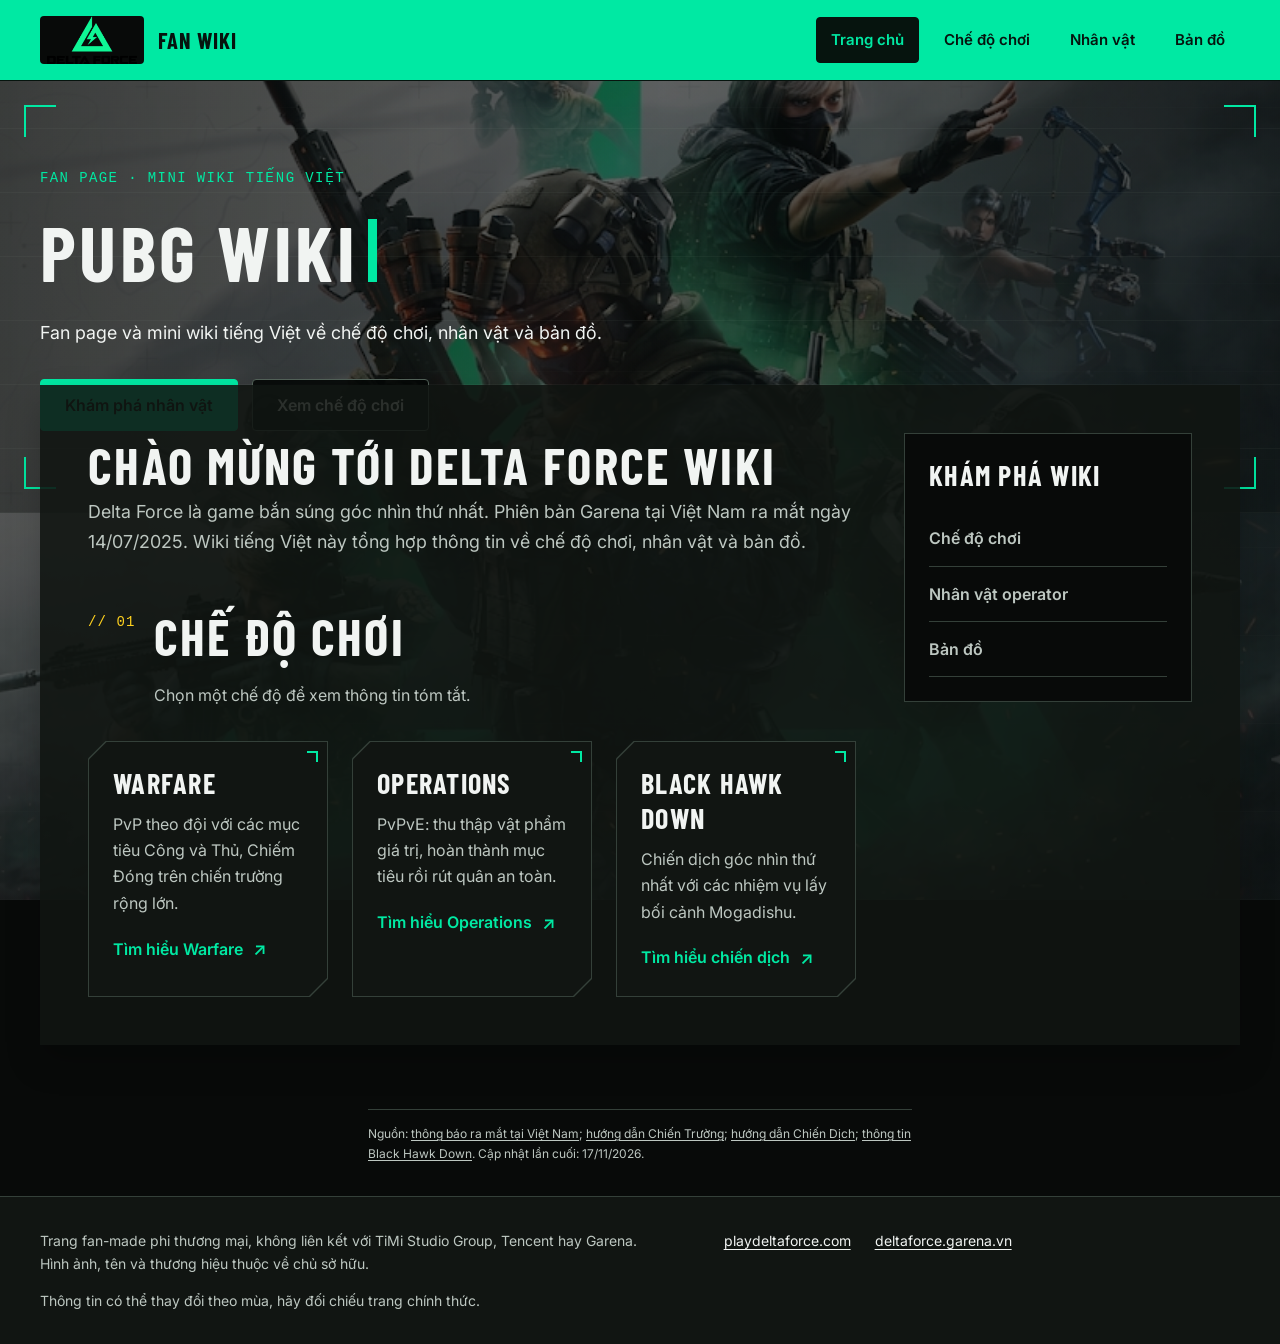
==== commit 17426d61: "sua doi ten DELTA FORCE thanh PUBG" ====
--- a/index.html
+++ b/index.html
@@ -38,7 +38,7 @@
       <div class="hero__grid">
         <div class="hero__content">
           <p class="hero__eyebrow">Fan page · Mini wiki tiếng Việt</p>
-          <h1 class="hero__title" id="home-title">Delta Force Wiki</h1>
+          <h1 class="hero__title" id="home-title">PUBG Wiki</h1>
           <p class="hero__description">Fan page và mini wiki tiếng Việt về chế độ chơi, nhân vật và bản đồ.</p>
           <div class="hero__actions">
             <a class="button button--primary" href="operators.html">Khám phá nhân vật</a>
--- a/css/style.css
+++ b/css/style.css
@@ -64,7 +64,7 @@
     background: var(--bg);
 }
 body {
-    min-width: 20rem; min-height: 100vh;
+    min-width: 0; min-height: 100vh;
     display: flex; flex-direction: column;
     position: relative; isolation: isolate;
     background-color: transparent;
@@ -568,8 +568,9 @@
 TRANG CHỦ
 ================================================================ */
 .hero {
-    position: relative; min-height: 25rem;
-    height: 38vh; max-height: 34rem;
+    position: relative; min-height: clamp(25rem, 48vh, 34rem);
+    min-height: clamp(25rem, 48svh, 34rem);
+    height: auto;
     display: grid; align-items: center;
     isolation: isolate; overflow: hidden;
     background: transparent;
@@ -672,8 +673,12 @@
   .operator-page:has(#operator-filter-assault:checked) .operator-card:not(.operator-card--assault), .operator-page:has(#operator-filter-engineer:checked) .operator-card:not(.operator-card--engineer), .operator-page:has(#operator-filter-recon:checked) .operator-card:not(.operator-card--recon), .operator-page:has(#operator-filter-support:checked) .operator-card:not(.operator-card--support) {
       display: none;
   }
-  .mode-card:has(.mode-card__link:hover), .mode-card:has(.mode-card__link:focus-visible) {
-      background: var(--accent);
+}
+@media (hover: hover) and (pointer: fine) {
+  @supports selector(:has(*)) {
+    .mode-card:has(.mode-card__link:hover), .mode-card:has(.mode-card__link:focus-visible) {
+        background: var(--accent);
+    }
   }
 }
 
@@ -701,24 +706,26 @@
   .skip-link, .site-nav__link, .home-panel__link, .button, .mode-card, .mode-card__link, .operator-card, .map-card, .operator-filter__label {
       transition: transform var(--transition-fast), border-color var(--transition-fast), background-color var(--transition-fast), color var(--transition-fast), box-shadow var(--transition-fast);
   }
-  .site-nav__link:hover, .mode-card:hover, .operator-card:hover, .map-card:hover {
-      border-color: var(--accent); box-shadow: var(--shadow-card);
-      transform: translateY(-0.2rem);
-  }
-  .button:hover {
-      border-color: var(--accent); transform: translateY(-0.15rem);
-  }
   .button:active, .mode-card__link:active, .operator-filter__label:active {
       transform: translateY(0.05rem);
   }
-  .site-nav__link:hover, .mode-card__link:hover, .home-panel__link:hover, .site-footer__sources a:hover {
-      color: var(--accent);
-  }
-  .site-nav__link:hover {
-      background: var(--button-text);
-  }
-  .operator-filter__label:hover {
-      border-color: var(--accent); color: var(--text);
+  @media (hover: hover) and (pointer: fine) {
+    .site-nav__link:hover, .mode-card:hover, .operator-card:hover, .map-card:hover {
+        border-color: var(--accent); box-shadow: var(--shadow-card);
+        transform: translateY(-0.2rem);
+    }
+    .button:hover {
+        border-color: var(--accent); transform: translateY(-0.15rem);
+    }
+    .site-nav__link:hover, .mode-card__link:hover, .home-panel__link:hover, .site-footer__sources a:hover {
+        color: var(--accent);
+    }
+    .site-nav__link:hover {
+        background: var(--button-text);
+    }
+    .operator-filter__label:hover {
+        border-color: var(--accent); color: var(--text);
+    }
   }
   .hero__title::after {
       width: 0.12em; height: 0.82em;
@@ -744,7 +751,6 @@
   }
 }
 @media (max-width: 1279px) {
-  /* TODO cho bạn tự làm 3: tinh chỉnh số cột sau khi xem các kích thước laptop mục tiêu. */
   :root {
       --page-gutter: 1.75rem; --space-9: 4.5rem;
       --space-10: 5.5rem; --font-size-h1: clamp(3.25rem, 7vw, 5.5rem);
@@ -763,14 +769,15 @@
       --space-8: 3rem; --space-9: 3.5rem;
   }
   .site-header__inner {
-      padding-block: var(--space-3); align-items: flex-start;
+      padding-block: var(--space-3); align-items: center;
       flex-wrap: wrap;
   }
   .site-nav {
-      justify-content: flex-start; flex-wrap: wrap;
+      max-width: 100%; justify-content: flex-start; flex-wrap: wrap;
   }
   .hero {
-      min-height: 25rem; height: 38vh;
+      min-height: clamp(25rem, 48vh, 34rem);
+      min-height: clamp(25rem, 48svh, 34rem);
   }
   .home-panel {
       grid-template-columns: minmax(0, 1fr); padding: var(--space-5);
@@ -795,8 +802,14 @@
   }
 }
 
+@media (max-width: 767px) {
+  .home-panel {
+      margin-top: -5rem;
+  }
+}
+
 @media (max-width: 639px) {
-  .maps-page, .modes-page {
+  .maps-page, .modes-page, .operator-page {
       padding: var(--space-4);
   }
   .map-grid {
@@ -828,6 +841,32 @@
 }
 
 @media (max-width: 479px) {
+  :root {
+      --page-gutter: 1rem;
+  }
+  .site-nav {
+      width: 100%;
+      display: grid;
+      grid-template-columns: repeat(2, minmax(0, 1fr));
+      gap: var(--space-2);
+  }
+  .site-nav__link {
+      justify-content: center;
+      min-width: 0;
+      padding-inline: var(--space-2);
+      text-align: center;
+  }
+  .home-panel {
+      margin-top: -4rem;
+      padding: var(--space-4);
+  }
+  .home-panel__aside nav {
+      grid-template-columns: minmax(0, 1fr);
+      gap: 0;
+  }
+  .mode-grid {
+      grid-template-columns: minmax(0, 1fr);
+  }
   .mode-feature__content {
       padding: var(--space-4);
   }
